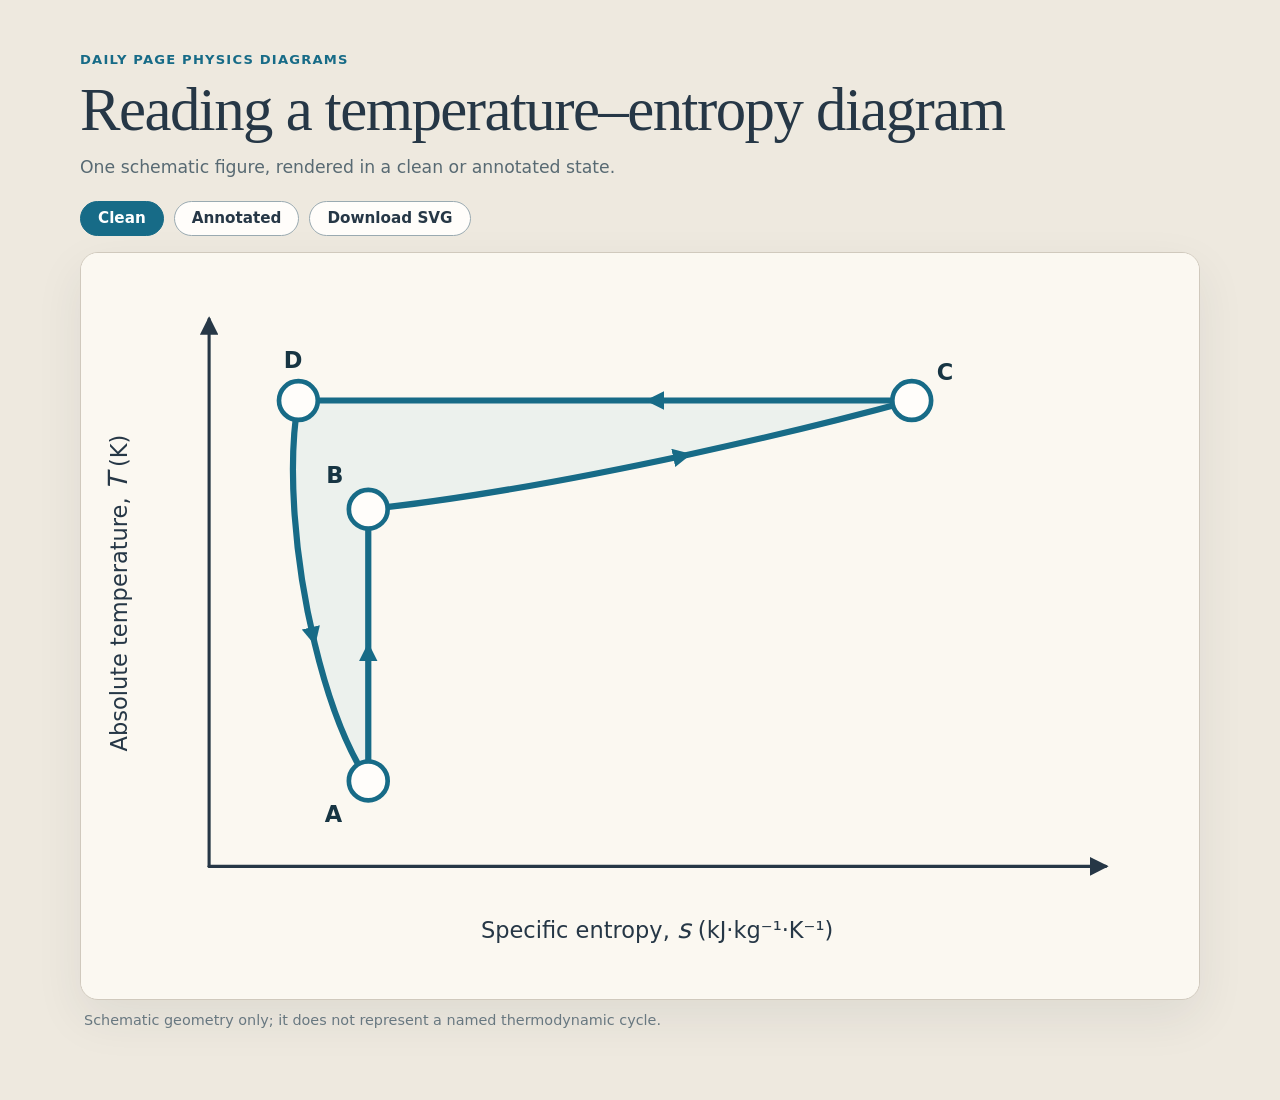
==== physics/temperature-entropy-reading/index.html @ 71b647d8 "Add initial diagram collection scaffolding" ====
<!doctype html>
<html lang="en">
  <head>
    <meta charset="utf-8" />
    <meta name="viewport" content="width=device-width, initial-scale=1" />
    <title>T–s Diagram: Reading a Thermodynamic Process</title>
    <link rel="stylesheet" href="styles.css" />
  </head>
  <body>
    <main>
      <header>
        <p class="eyebrow">Daily Page physics diagrams</p>
        <h1>Reading a temperature–entropy diagram</h1>
        <p class="intro">One schematic figure, rendered in a clean or annotated state.</p>
      </header>

      <nav class="controls" aria-label="Diagram controls">
        <button type="button" data-view="clean" aria-pressed="true">Clean</button>
        <button type="button" data-view="annotated" aria-pressed="false">Annotated</button>
        <a id="download" download="ts-reading-clean.svg">Download SVG</a>
      </nav>

      <figure>
        <div id="diagram"></div>
        <figcaption>
          Schematic geometry only; it does not represent a named thermodynamic cycle.
        </figcaption>
      </figure>
    </main>

    <script src="diagram.js"></script>
    <script src="preview.js"></script>
  </body>
</html>
---- physics/temperature-entropy-reading/styles.css ----
:root {
  color-scheme: light;
  font-family: system-ui, -apple-system, BlinkMacSystemFont, "Segoe UI", sans-serif;
  color: #263746;
  background: #eee9df;
}

* { box-sizing: border-box; }

body { margin: 0; }

main {
  width: min(1120px, calc(100% - 32px));
  margin: 52px auto 72px;
}

header { margin-bottom: 24px; }

.eyebrow {
  margin: 0 0 8px;
  color: #176b87;
  font-size: 0.82rem;
  font-weight: 750;
  letter-spacing: 0.09em;
  text-transform: uppercase;
}

h1 {
  margin: 0;
  font-family: Georgia, "Times New Roman", serif;
  font-size: clamp(2rem, 5vw, 3.8rem);
  font-weight: 500;
  letter-spacing: -0.025em;
}

.intro { margin: 12px 0 0; color: #586a73; font-size: 1.08rem; }

.controls {
  display: flex;
  flex-wrap: wrap;
  gap: 10px;
  margin-bottom: 16px;
}

button, #download {
  border: 1px solid #9aaab1;
  border-radius: 999px;
  padding: 9px 17px;
  color: #263746;
  background: #fffdfa;
  font: 650 0.95rem/1 system-ui, sans-serif;
  cursor: pointer;
  text-decoration: none;
}

button[aria-pressed="true"] { color: #fff; border-color: #176b87; background: #176b87; }

figure { margin: 0; }

#diagram {
  overflow: hidden;
  border: 1px solid #d0c9bd;
  border-radius: 18px;
  background: #fbf8f1;
  box-shadow: 0 18px 48px rgb(38 55 70 / 0.08);
}

#diagram svg { display: block; width: 100%; height: auto; }

figcaption { padding: 12px 4px 0; color: #687880; font-size: 0.9rem; }
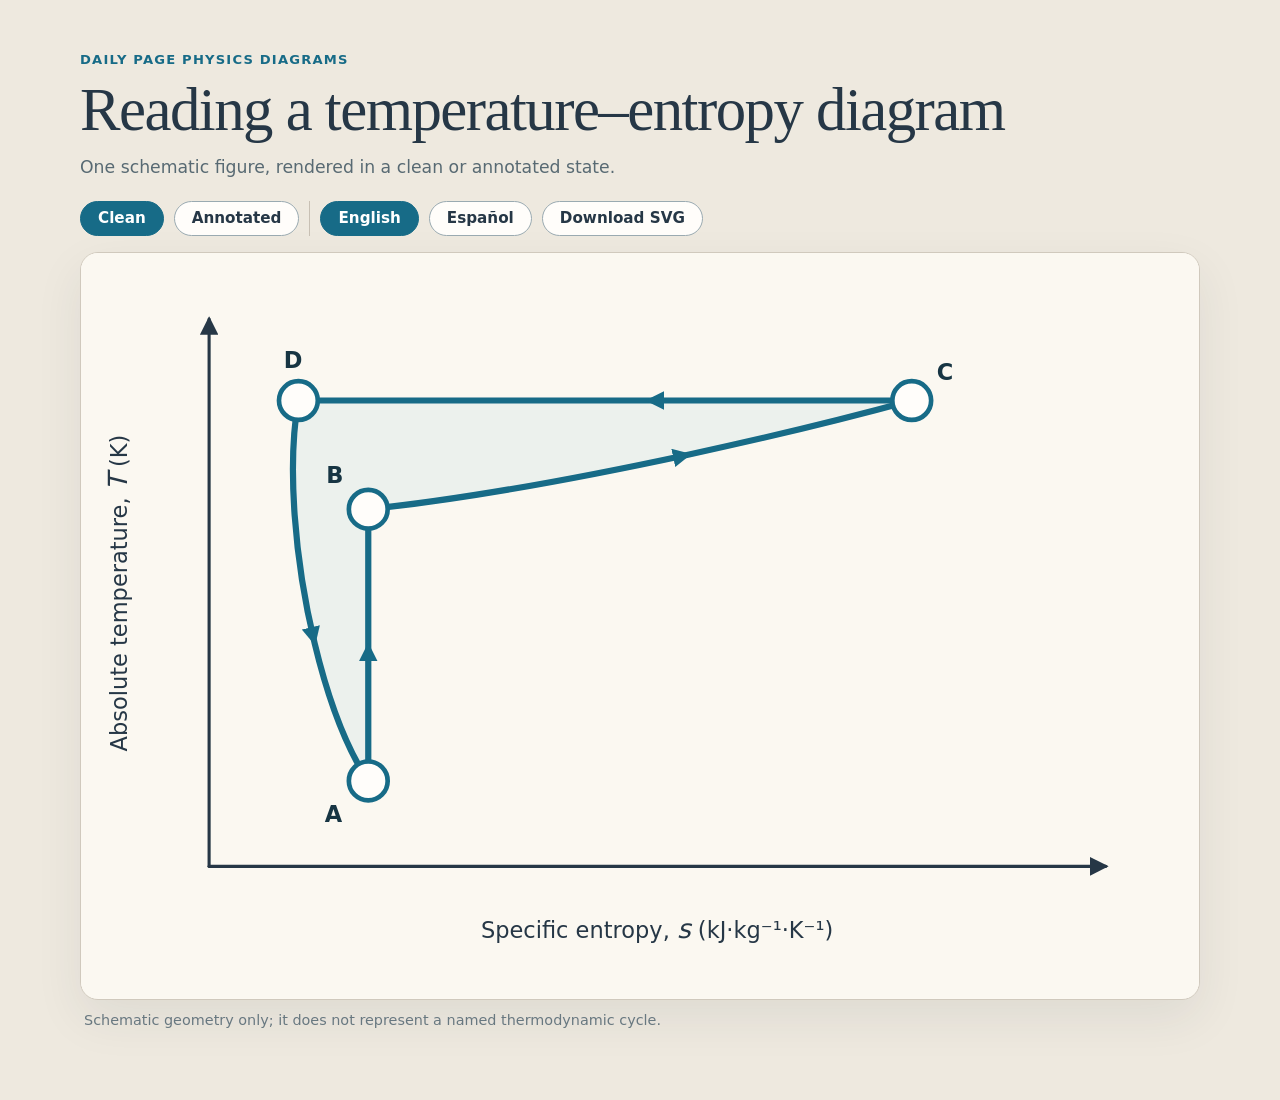
==== commit 5258d765: "feat(diagram): add Spanish-language output generation" ====
--- a/physics/temperature-entropy-reading/index.html
+++ b/physics/temperature-entropy-reading/index.html
@@ -15,8 +15,14 @@
       </header>
 
       <nav class="controls" aria-label="Diagram controls">
-        <button type="button" data-view="clean" aria-pressed="true">Clean</button>
-        <button type="button" data-view="annotated" aria-pressed="false">Annotated</button>
+        <div class="control-group" aria-label="View">
+          <button type="button" data-view="clean" aria-pressed="true">Clean</button>
+          <button type="button" data-view="annotated" aria-pressed="false">Annotated</button>
+        </div>
+        <div class="control-group" aria-label="Language">
+          <button type="button" data-language="en" aria-pressed="true">English</button>
+          <button type="button" data-language="es" aria-pressed="false">Español</button>
+        </div>
         <a id="download" download="ts-reading-clean.svg">Download SVG</a>
       </nav>
 
--- a/physics/temperature-entropy-reading/styles.css
+++ b/physics/temperature-entropy-reading/styles.css
@@ -42,6 +42,13 @@
   margin-bottom: 16px;
 }
 
+.control-group { display: flex; gap: 10px; }
+
+.control-group + .control-group {
+  padding-left: 10px;
+  border-left: 1px solid #c8c0b4;
+}
+
 button, #download {
   border: 1px solid #9aaab1;
   border-radius: 999px;
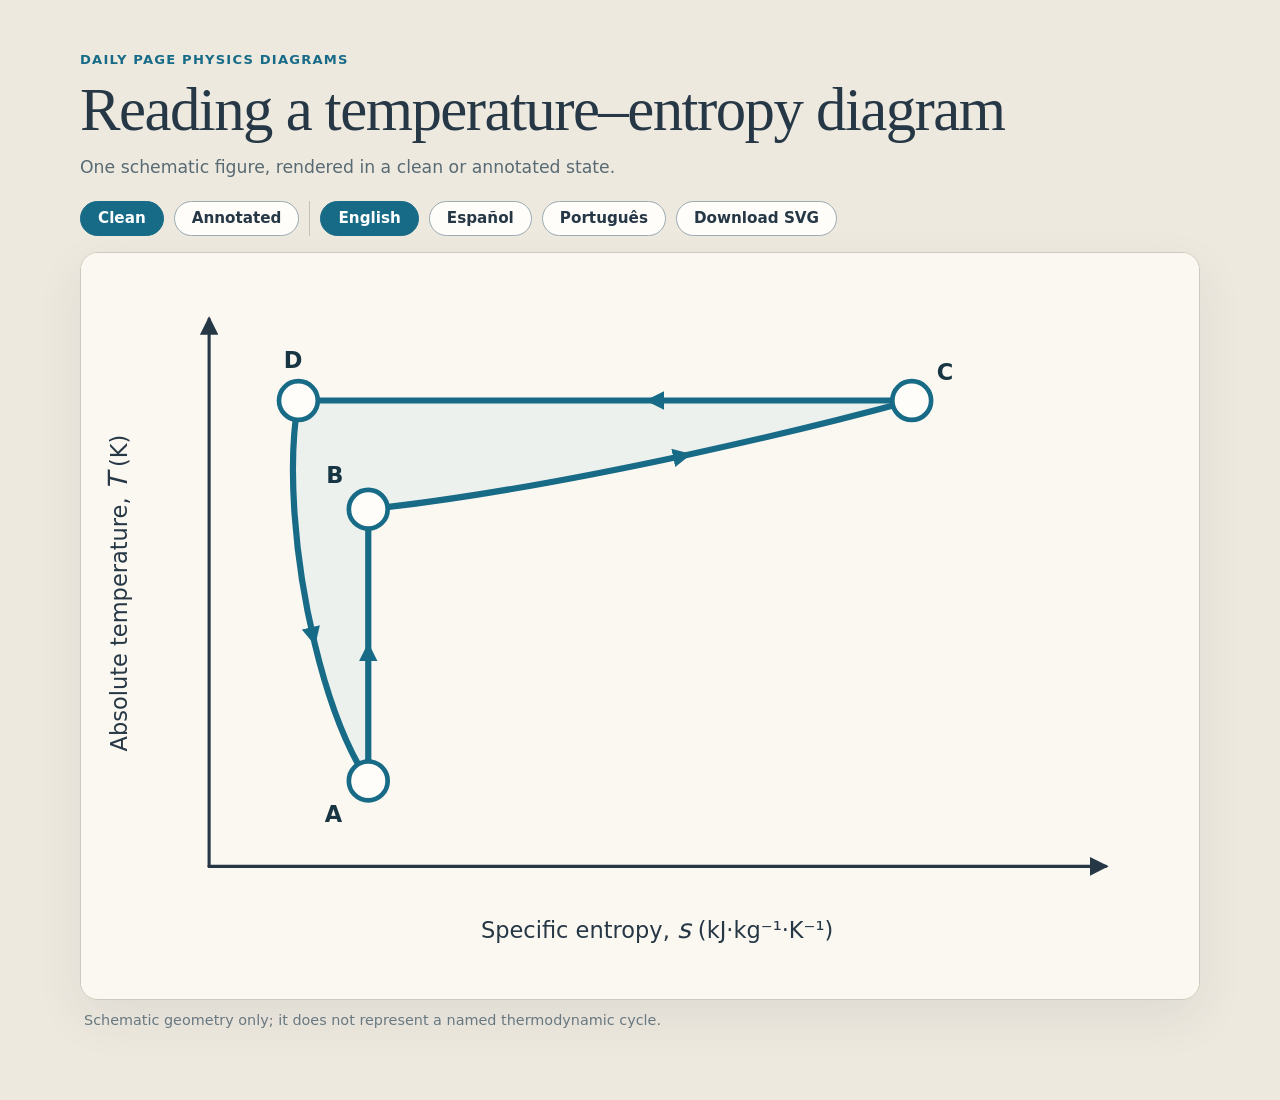
==== commit 976a9f33: "feat(diagram): add Portuguese-language output generation" ====
--- a/physics/temperature-entropy-reading/index.html
+++ b/physics/temperature-entropy-reading/index.html
@@ -22,6 +22,7 @@
         <div class="control-group" aria-label="Language">
           <button type="button" data-language="en" aria-pressed="true">English</button>
           <button type="button" data-language="es" aria-pressed="false">Español</button>
+          <button type="button" data-language="pt" aria-pressed="false">Português</button>
         </div>
         <a id="download" download="ts-reading-clean.svg">Download SVG</a>
       </nav>
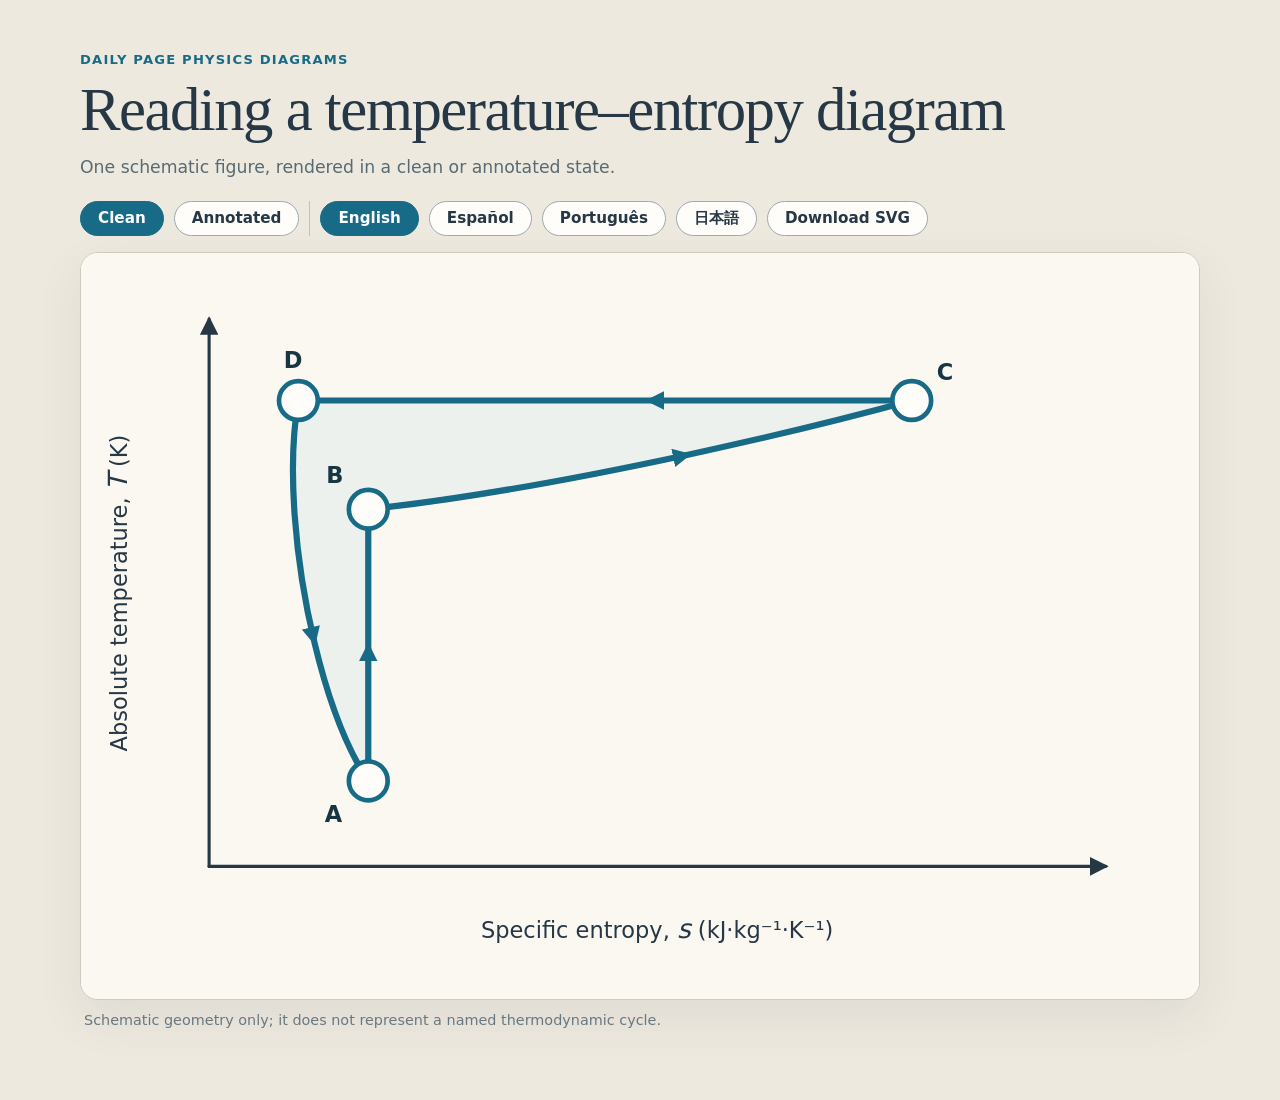
==== commit 596ef893: "feat(diagram): add Japanese-language output generation" ====
--- a/physics/temperature-entropy-reading/index.html
+++ b/physics/temperature-entropy-reading/index.html
@@ -23,6 +23,7 @@
           <button type="button" data-language="en" aria-pressed="true">English</button>
           <button type="button" data-language="es" aria-pressed="false">Español</button>
           <button type="button" data-language="pt" aria-pressed="false">Português</button>
+          <button type="button" data-language="ja" aria-pressed="false">日本語</button>
         </div>
         <a id="download" download="ts-reading-clean.svg">Download SVG</a>
       </nav>
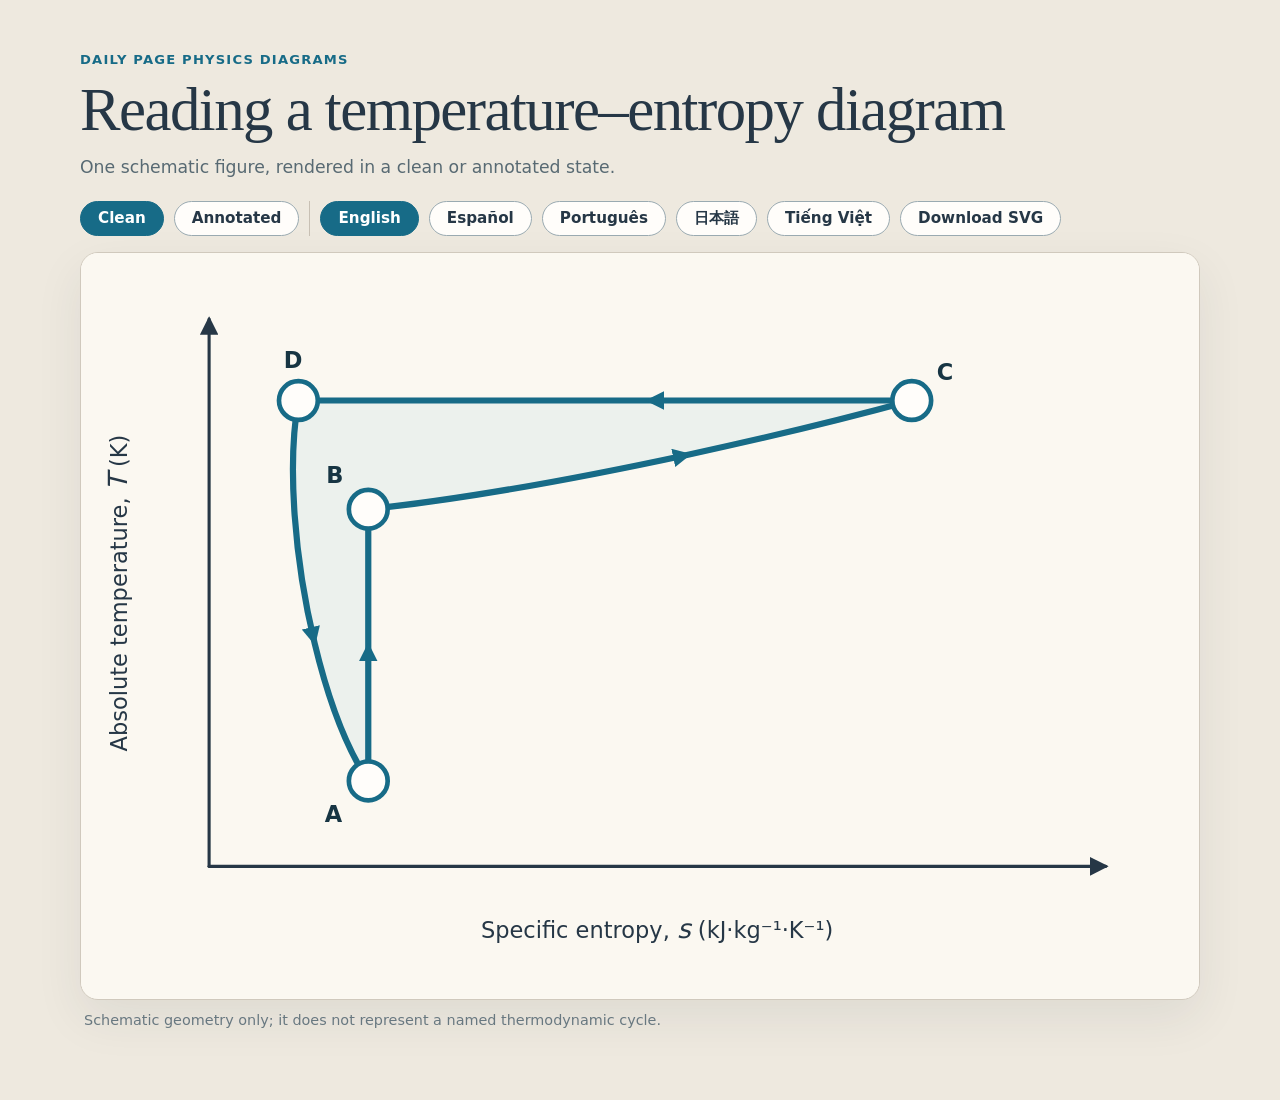
==== commit 49e9f670: "feat(diagram): add Vietnamese-language output generation" ====
--- a/physics/temperature-entropy-reading/index.html
+++ b/physics/temperature-entropy-reading/index.html
@@ -24,6 +24,7 @@
           <button type="button" data-language="es" aria-pressed="false">Español</button>
           <button type="button" data-language="pt" aria-pressed="false">Português</button>
           <button type="button" data-language="ja" aria-pressed="false">日本語</button>
+          <button type="button" data-language="vi" aria-pressed="false">Tiếng Việt</button>
         </div>
         <a id="download" download="ts-reading-clean.svg">Download SVG</a>
       </nav>
